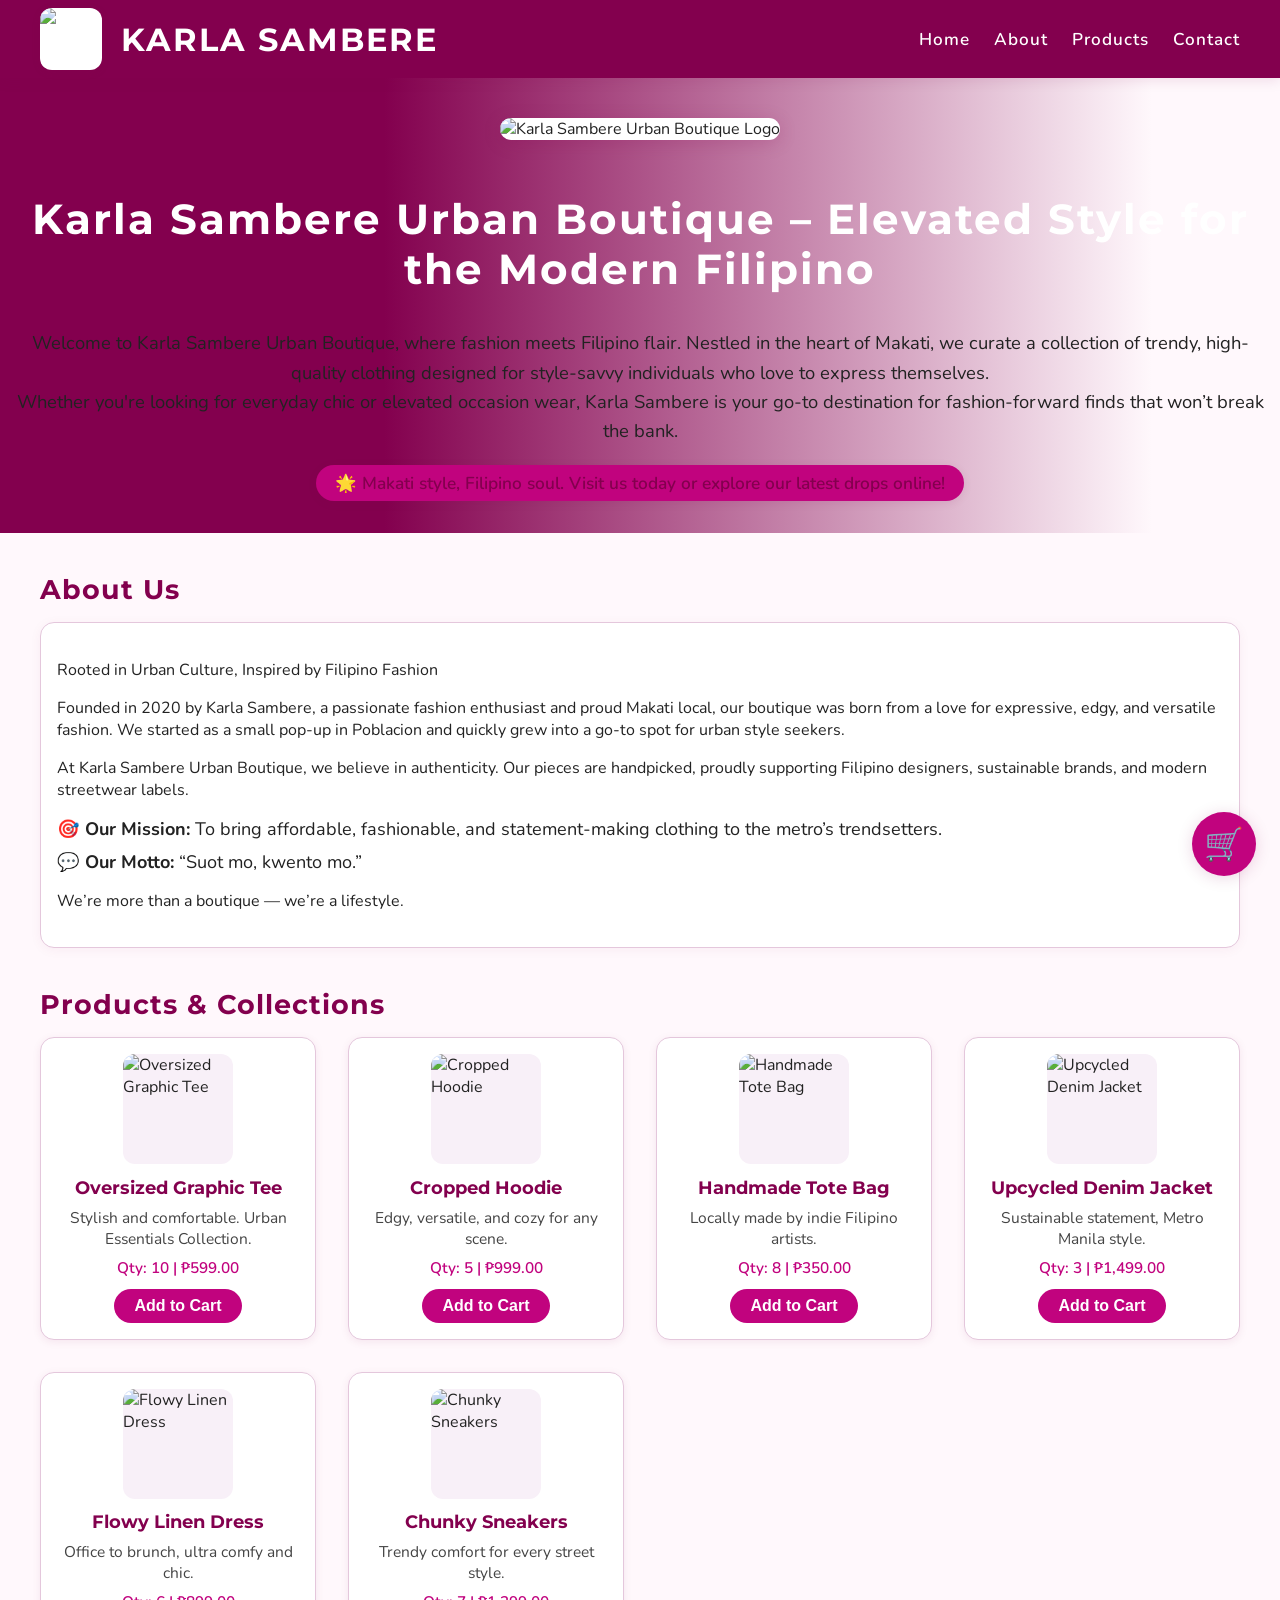
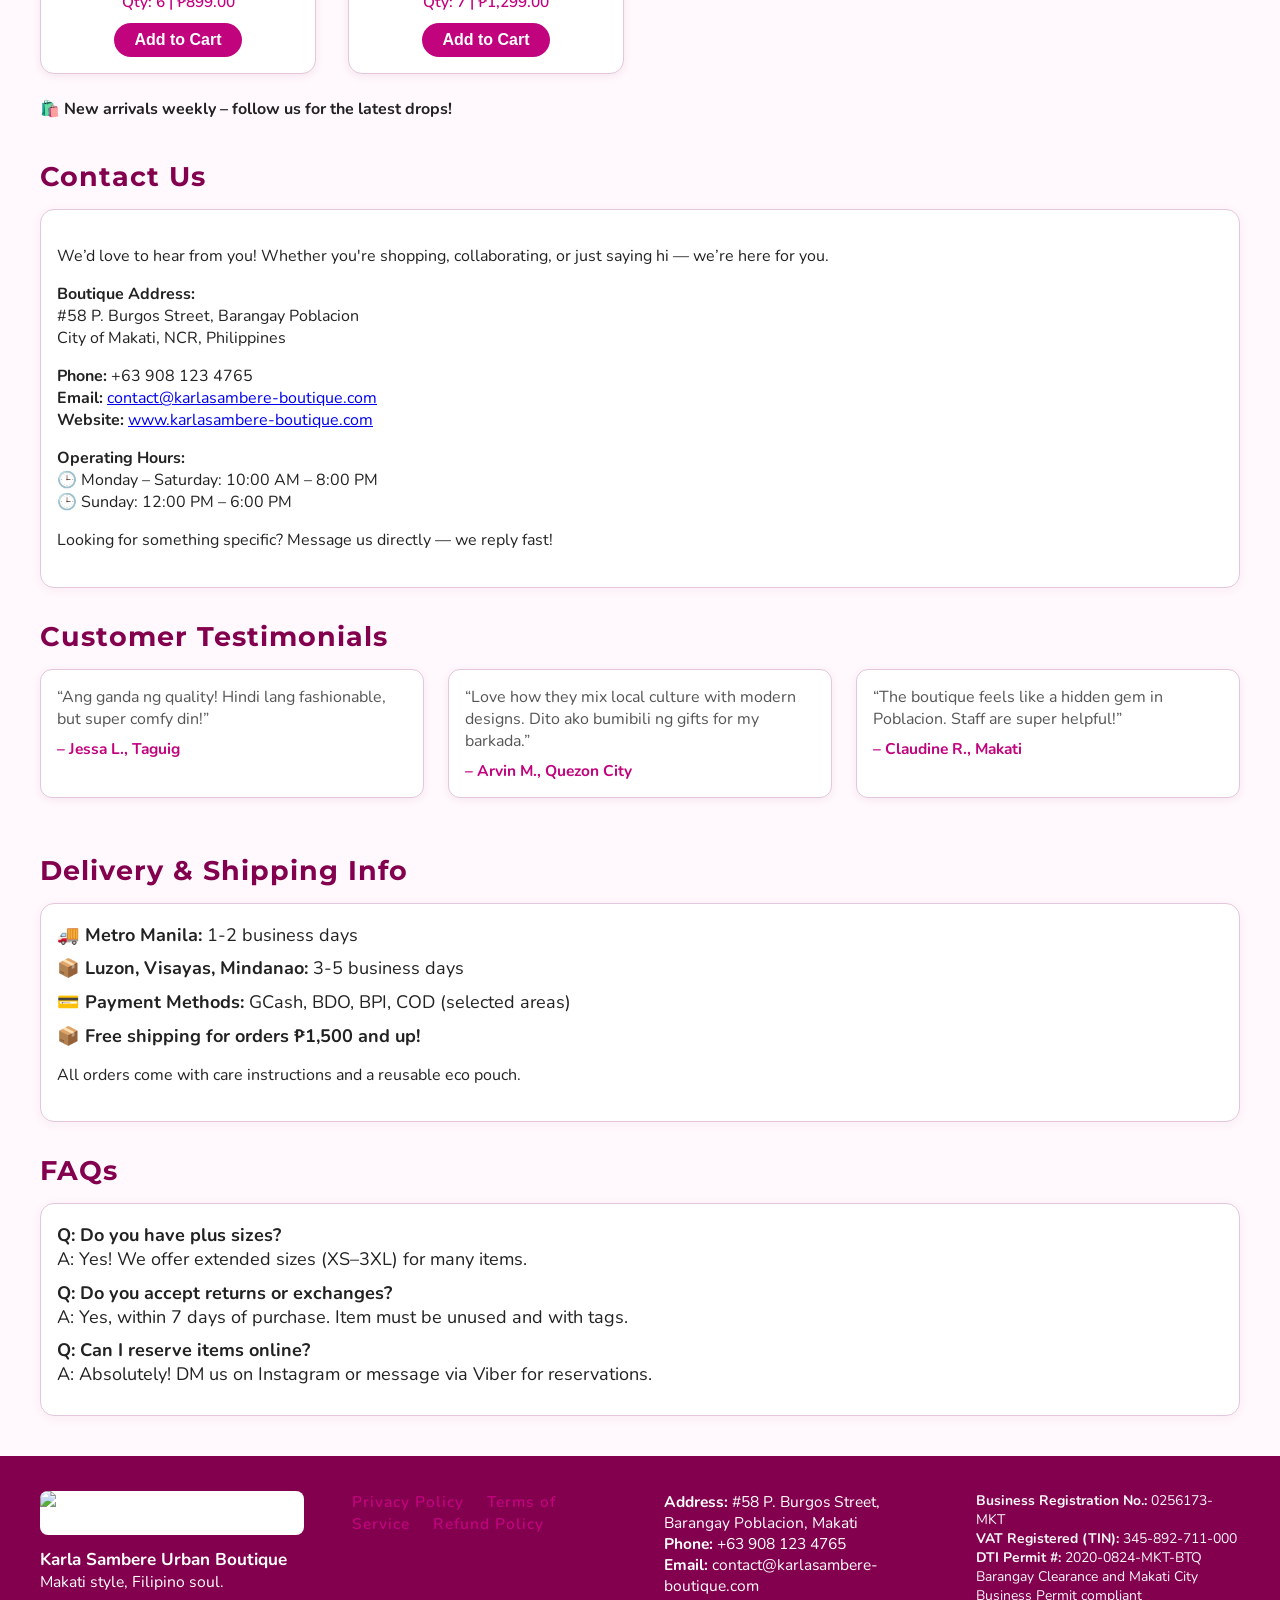
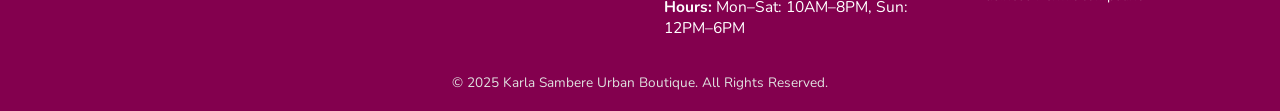
==== index.html @ b66c52d3 "index.html" ====
<!DOCTYPE html>
<html lang="en">
<head>
    <meta charset="UTF-8">
    <title>Karla Sambere Urban Boutique | Elevated Style for the Modern Filipino</title>
    <meta name="viewport" content="width=device-width, initial-scale=1.0">
    <meta name="description" content="Trendy Filipino fashion and urban streetwear. Shop Karla Sambere Urban Boutique online or visit us in Makati.">
    <link rel="icon" type="image/png" href="image/FAVICON.png">
    <link href="https://fonts.googleapis.com/css2?family=Montserrat:wght@700&family=Nunito:wght@400;700&display=swap" rel="stylesheet">
    <style>
        :root {
            --main-bg: #83004e;
            --accent: #c1037e;
            --white: #fff;
            --text-dark: #222;
            --text-light: #fff;
            --section-bg: #fff8fc;
            --card-bg: #fff;
            --border: #e4c7dc;
            --button: #c1037e;
            --button-hover: #83004e;
            --footer-bg: #83004e;
            --footer-accent: #fff;
        }
        html {
            scroll-behavior: smooth;
        }
        body {
            margin: 0;
            background: var(--section-bg);
            font-family: 'Nunito', 'Montserrat', Arial, sans-serif;
            color: var(--text-dark);
        }
        header {
            background: var(--main-bg);
            color: var(--text-light);
            box-shadow: 0 3px 12px rgba(131,0,78,0.11);
            position: sticky;
            top: 0;
            left: 0;
            width: 100%;
            z-index: 1000;
        }
        .navbar {
            max-width: 1200px;
            margin: 0 auto;
            padding: 0.5rem 1rem;
            display: flex;
            align-items: center;
            justify-content: space-between;
        }
        .navbar-logo {
            display: flex;
            align-items: center;
            gap: 1.2rem;
        }
        .logo-img {
            height: 62px;
            width: 62px;
            border-radius: 12px;
            background: #fff;
            object-fit: contain;
            box-shadow: 0 2px 8px rgba(131,0,78,0.12);
        }
        .navbar-brand {
            font-family: 'Montserrat', serif;
            font-size: 2rem;
            font-weight: 700;
            color: var(--footer-accent);
            letter-spacing: 2px;
        }
        nav {
            display: flex;
            gap: 1.5rem;
        }
        nav a {
            color: var(--footer-accent);
            text-decoration: none;
            font-weight: 600;
            font-size: 1.07rem;
            transition: color 0.22s;
            letter-spacing: 1px;
        }
        nav a:hover {
            color: var(--accent);
        }
        .cart-icon {
            background: var(--accent);
            color: var(--white);
            border: none;
            border-radius: 22px;
            padding: .6rem 1.2rem;
            font-size: 1rem;
            font-weight: 700;
            display: flex;
            align-items: center;
            cursor: pointer;
            transition: background 0.18s;
        }
        .cart-icon span {
            margin-left: 0.6rem;
            font-weight: 700;
        }
        .burger {
            display: none;
            background: none;
            border: none;
            outline: none;
            cursor: pointer;
            margin-left: 1.5rem;
            width: 46px;
            height: 46px;
            align-items: center;
            justify-content: center;
            z-index: 1100;
        }
        .burger span {
            display: block;
            width: 28px;
            height: 4px;
            background: var(--accent);
            margin: 6px 0;
            border-radius: 2px;
            transition: all 0.3s;
        }
        .burger.open span:nth-child(1) {
            transform: translateY(10px) rotate(45deg);
        }
        .burger.open span:nth-child(2) {
            opacity: 0;
        }
        .burger.open span:nth-child(3) {
            transform: translateY(-10px) rotate(-45deg);
        }
        @media (max-width: 900px) {
            .navbar, .section, .footer-container {
                max-width: 97vw;
            }
            .products-grid {
                grid-template-columns: repeat(auto-fit, minmax(170px, 1fr));
            }
            .testimonials {
                flex-direction: column;
            }
        }
        @media (max-width: 700px) {
            .navbar {
                flex-direction: row;
                align-items: center;
                gap: 0.8rem;
                position: relative;
            }
            nav {
                position: fixed;
                top: 0;
                right: -100vw;
                width: 70vw;
                height: 100vh;
                background: var(--main-bg);
                flex-direction: column;
                gap: 2rem;
                padding-top: 80px;
                z-index: 1001;
                box-shadow: -3px 0 16px rgba(131,0,78,0.09);
                transition: right 0.3s;
            }
            nav.open {
                right: 0;
            }
            .burger {
                display: flex;
            }
            .section {
                padding: 0 0.4rem;
            }
            .footer-container {
                flex-direction: column;
                gap: 1.5rem;
            }
        }
        @media (max-width: 480px) {
            .logo-img, .footer-logo {
                height: 38px;
                width: 38px;
            }
            .hero-title {
                font-size: 1.3rem;
            }
            h2 {
                font-size: 1.2rem;
            }
        }
        .hero {
            background: linear-gradient(90deg, var(--main-bg) 30%, var(--section-bg) 90%);
            display: flex;
            flex-direction: column;
            align-items: center;
            padding: 2.5rem 1rem 2rem 1rem;
            text-align: center;
        }
        .hero-logo {
            margin-bottom: 1.2rem;
        }
        .hero-title {
            font-size: 2.6rem;
            font-family: 'Montserrat', serif;
            font-weight: 700;
            letter-spacing: 2px;
            color: #fff;
            margin-bottom: 1rem;
        }
        .hero-desc {
            font-size: 1.15rem;
            color: var(--text-dark);
            margin-bottom: 1.2rem;
            line-height: 1.6;
        }
        .hero-highlight {
            font-size: 1.08rem;
            color: var(--main-bg);
            background: var(--accent);
            padding: 0.42rem 1.2rem;
            border-radius: 18px;
            font-weight: 600;
            display: inline-block;
            box-shadow: 0 2px 8px rgba(131,0,78,0.10);
        }
        .section {
            max-width: 1200px;
            margin: 2.5rem auto;
            padding: 0 1rem;
        }
        h2 {
            font-size: 1.7rem;
            color: var(--main-bg);
            font-weight: 700;
            margin-bottom: 1rem;
            font-family: 'Montserrat', serif;
            letter-spacing: 1px;
        }
        .about-content {
            background: var(--card-bg);
            border-radius: 14px;
            box-shadow: 0 2px 12px rgba(131,0,78,0.05);
            border: 1px solid var(--border);
            padding: 1.2rem 1rem;
            margin-bottom: 2rem;
        }
        .mission-list {
            list-style: none;
            padding: 0;
            margin: 0;
        }
        .mission-list li {
            margin-bottom: 0.6rem;
            font-size: 1.13rem;
        }
        .products-grid {
            display: grid;
            grid-template-columns: repeat(auto-fit, minmax(220px, 1fr));
            gap: 2rem;
        }
        .product-card {
            background: var(--card-bg);
            border-radius: 14px;
            box-shadow: 0 2px 8px rgba(131,0,78,0.08);
            padding: 1rem;
            display: flex;
            flex-direction: column;
            align-items: center;
            border: 1px solid var(--border);
            position: relative;
        }
        .product-card img {
            width: 110px;
            height: 110px;
            object-fit: cover;
            border-radius: 12px;
            margin-bottom: 0.7rem;
            background: #f8f0f8;
        }
        .product-title {
            font-size: 1.15rem;
            font-weight: 700;
            font-family: 'Montserrat', serif;
            margin-bottom: 0.5rem;
            text-align: center;
            color: var(--main-bg);
        }
        .product-desc {
            font-size: 0.97rem;
            margin-bottom: 0.5rem;
            color: #444;
            text-align: center;
        }
        .product-details {
            font-size: 0.96rem;
            margin-bottom: 0.7rem;
            color: var(--accent);
            font-weight: 600;
            text-align: center;
        }
        .add-cart-btn {
            background: var(--button);
            color: var(--white);
            border: none;
            border-radius: 22px;
            padding: 0.5rem 1.3rem;
            font-weight: 600;
            cursor: pointer;
            font-size: 1rem;
            transition: background 0.22s;
        }
        .add-cart-btn:hover {
            background: var(--button-hover);
            color: var(--footer-accent);
        }
        /* Floating cart button */
        .floating-cart-btn {
            position: fixed;
            right: 24px;
            bottom: 24px;
            z-index: 1200;
            background: var(--accent);
            color: #fff;
            border: none;
            border-radius: 50%;
            width: 64px;
            height: 64px;
            display: flex;
            align-items: center;
            justify-content: center;
            box-shadow: 0 2px 16px rgba(131,0,78,0.16);
            font-size: 2rem;
            cursor: pointer;
            transition: background 0.18s, box-shadow 0.18s;
        }
        .floating-cart-btn:hover, .floating-cart-btn:focus {
            background: var(--main-bg);
            box-shadow: 0 4px 24px rgba(131,0,78,0.18);
        }
        /* Cart modal */
        .cart-modal-bg {
            position: fixed;
            top: 0; left: 0;
            width: 100vw; height: 100vh;
            background: rgba(131,0,78,0.19);
            z-index: 1300;
            display: none;
        }
        .cart-modal-bg.active {
            display: block;
        }
        .cart-modal {
            position: fixed;
            right: 32px;
            bottom: 100px;
            background: var(--card-bg);
            border-radius: 18px;
            box-shadow: 0 4px 32px rgba(131,0,78,0.18);
            width: 320px;
            max-width: 90vw;
            padding: 2rem 1.2rem 1.3rem 1.2rem;
            z-index: 1400;
            display: none;
        }
        .cart-modal.active {
            display: block;
        }
        .cart-modal-title {
            font-weight: 700;
            font-size: 1.13rem;
            color: var(--main-bg);
            font-family: 'Montserrat', serif;
            margin-bottom: 1rem;
            text-align: left;
        }
        .cart-modal-list {
            list-style: none;
            padding: 0;
            margin: 0 0 1.2rem 0;
        }
        .cart-modal-list li {
            font-size: 0.97rem;
            color: #333;
            margin-bottom: 0.5rem;
        }
        .cart-modal-total {
            font-weight: 700;
            color: var(--accent);
            font-size: 1.07rem;
            margin-bottom: 1.1rem;
            text-align: left;
        }
        .cart-modal-close {
            position: absolute;
            top: 12px;
            right: 18px;
            background: none;
            border: none;
            font-size: 1.5rem;
            color: var(--accent);
            cursor: pointer;
        }
        .cart-modal-checkout-btn {
            background: var(--main-bg);
            color: var(--white);
            border: none;
            border-radius: 20px;
            padding: 0.6rem 1.6rem;
            font-weight: 600;
            font-size: 1.05rem;
            cursor: pointer;
            transition: background 0.19s;
            display: block;
            margin: 0 auto;
        }
        .cart-modal-checkout-btn:hover, .cart-modal-checkout-btn:focus {
            background: var(--accent);
            color: var(--main-bg);
        }
        @media (max-width: 480px) {
            .floating-cart-btn {
                width: 52px;
                height: 52px;
                font-size: 1.3rem;
                right: 14px;
                bottom: 14px;
            }
            .cart-modal {
                right: 10px;
                bottom: 70px;
                padding: 1.2rem 0.6rem 1rem 0.6rem;
            }
        }
        .testimonials {
            display: flex;
            gap: 1.5rem;
            flex-wrap: wrap;
        }
        .testimonial-card {
            background: var(--card-bg);
            border-radius: 12px;
            box-shadow: 0 2px 8px rgba(131,0,78,0.07);
            padding: 1rem;
            flex: 1 1 250px;
            min-width: 250px;
            margin-bottom: 1rem;
            border: 1px solid var(--border);
        }
        .testimonial-text {
            font-size: 1rem;
            color: #555;
            margin-bottom: 0.5rem;
        }
        .testimonial-author {
            font-weight: 700;
            color: var(--accent);
            font-size: 0.97rem;
        }
        footer {
            background: var(--footer-bg);
            color: var(--footer-accent);
            padding: 2.2rem 1rem 1.2rem 1rem;
            margin-top: 2rem;
        }
        .footer-container {
            max-width: 1200px;
            margin: 0 auto;
            display: flex;
            flex-wrap: wrap;
            justify-content: space-between;
            gap: 3rem;
        }
        .footer-brand, .footer-links, .footer-contact, .footer-info {
            flex: 1 1 180px;
            min-width: 180px;
            margin-bottom: 1.2rem;
        }
        .footer-logo {
            height: 38px;
            margin-bottom: 0.8rem;
            border-radius: 8px;
            background: #fff;
            object-fit: contain;
        }
        .footer-links a {
            color: var(--accent);
            text-decoration: none;
            margin-right: 1.2rem;
            font-weight: 600;
            font-size: 0.97rem;
            letter-spacing: 1px;
        }
        .footer-links a:hover {
            color: var(--footer-accent);
            text-decoration: underline;
        }
        .footer-contact {
            font-size: 0.97rem;
        }
        .footer-info {
            font-size: 0.87rem;
            color: #f8f8f8;
        }
    </style>
    <script>
        document.addEventListener('DOMContentLoaded', function () {
            // Burger menu logic
            const burger = document.getElementById('burger');
            const nav = document.getElementById('mainnav');
            burger.addEventListener('click', function () {
                burger.classList.toggle('open');
                nav.classList.toggle('open');
            });

            // Floating cart button and modal logic
            const floatingCartBtn = document.getElementById('floating-cart-btn');
            const cartModalBg = document.getElementById('cart-modal-bg');
            const cartModal = document.getElementById('cart-modal');
            const cartModalClose = document.getElementById('cart-modal-close');
            const cartModalList = document.getElementById('cart-modal-list');
            const cartModalTotal = document.getElementById('cart-modal-total');
            const cartModalCheckoutBtn = document.getElementById('cart-modal-checkout-btn');
            let cart = [];

            // Add to cart logic
            const addCartBtns = document.querySelectorAll('.add-cart-btn');
            addCartBtns.forEach(btn => {
                btn.addEventListener('click', function () {
                    const card = btn.closest('.product-card');
                    const title = card.querySelector('.product-title').textContent;
                    const price = parseFloat(card.querySelector('.product-details .price').textContent.replace(/[₱$]/, '').replace(/,/g, ''));
                    let found = cart.find(i => i.title === title);
                    if (found) {
                        found.qty += 1;
                    } else {
                        cart.push({ title, price, qty: 1 });
                    }
                    updateCartModal();
                });
            });

            // Update cart modal content
            function updateCartModal() {
                cartModalList.innerHTML = '';
                let total = 0;
                cart.forEach(item => {
                    const li = document.createElement('li');
                    li.textContent = `${item.title} ×${item.qty} — ₱${item.price.toFixed(2)}`;
                    cartModalList.appendChild(li);
                    total += item.price * item.qty;
                });
                cartModalTotal.textContent = 'Total: ₱' + total.toFixed(2);
            }

            floatingCartBtn.addEventListener('click', function () {
                cartModalBg.classList.add('active');
                cartModal.classList.add('active');
                updateCartModal();
            });

            cartModalClose.addEventListener('click', function () {
                cartModalBg.classList.remove('active');
                cartModal.classList.remove('active');
            });

            cartModalBg.addEventListener('click', function (e) {
                if (e.target === cartModalBg) {
                    cartModalBg.classList.remove('active');
                    cartModal.classList.remove('active');
                }
            });

            cartModalCheckoutBtn.addEventListener('click', function () {
                window.location.href = "order-summary.html";
            });

            updateCartModal();
        });
    </script>
</head>
<body>
    <header>
        <div class="navbar">
            <div class="navbar-logo">
                <img src="image/LOGO.png" alt="Karla Sambere Urban Boutique Logo" class="logo-img">
                <span class="navbar-brand">KARLA SAMBERE</span>
            </div>
            <nav id="mainnav">
                <a href="#home">Home</a>
                <a href="#about">About</a>
                <a href="#products">Products</a>
                <a href="#contact">Contact</a>
            </nav>
            <button class="cart-icon" aria-label="Cart" style="display:none;">
                <span>🛒</span>
            </button>
            <button class="burger" id="burger" aria-label="Menu">
                <span></span>
                <span></span>
                <span></span>
            </button>
        </div>
    </header>
    <section class="hero" id="home">
        <div class="hero-logo">
            <img src="image/LOGO.png" alt="Karla Sambere Urban Boutique Logo" style="height:130px;width:130px;border-radius:22px;background:#fff;box-shadow:0 3px 18px rgba(131,0,78,0.18);">
        </div>
        <h1 class="hero-title">Karla Sambere Urban Boutique – Elevated Style for the Modern Filipino</h1>
        <p class="hero-desc">
            Welcome to Karla Sambere Urban Boutique, where fashion meets Filipino flair. Nestled in the heart of Makati, we curate a collection of trendy, high-quality clothing designed for style-savvy individuals who love to express themselves.<br>
            Whether you're looking for everyday chic or elevated occasion wear, Karla Sambere is your go-to destination for fashion-forward finds that won’t break the bank.
        </p>
        <span class="hero-highlight">🌟 Makati style, Filipino soul. Visit us today or explore our latest drops online!</span>
    </section>
    <section class="section" id="about">
        <h2>About Us</h2>
        <div class="about-content">
            <p>Rooted in Urban Culture, Inspired by Filipino Fashion</p>
            <p>Founded in 2020 by Karla Sambere, a passionate fashion enthusiast and proud Makati local, our boutique was born from a love for expressive, edgy, and versatile fashion. We started as a small pop-up in Poblacion and quickly grew into a go-to spot for urban style seekers.</p>
            <p>At Karla Sambere Urban Boutique, we believe in authenticity. Our pieces are handpicked, proudly supporting Filipino designers, sustainable brands, and modern streetwear labels.</p>
            <ul class="mission-list">
                <li>🎯 <b>Our Mission:</b> To bring affordable, fashionable, and statement-making clothing to the metro’s trendsetters.</li>
                <li>💬 <b>Our Motto:</b> “Suot mo, kwento mo.”</li>
            </ul>
            <p>We’re more than a boutique — we’re a lifestyle.</p>
        </div>
    </section>
    <section class="section" id="products">
        <h2>Products & Collections</h2>
        <div class="products-grid">
            <div class="product-card">
                <img src="image/product1-placeholder.png" alt="Oversized Graphic Tee">
                <div class="product-title">Oversized Graphic Tee</div>
                <div class="product-desc">Stylish and comfortable. Urban Essentials Collection.</div>
                <div class="product-details">
                    <span class="qty">Qty: 10</span> | 
                    <span class="price">₱599.00</span>
                </div>
                <button class="add-cart-btn">Add to Cart</button>
            </div>
            <div class="product-card">
                <img src="image/product2-placeholder.png" alt="Cropped Hoodie">
                <div class="product-title">Cropped Hoodie</div>
                <div class="product-desc">Edgy, versatile, and cozy for any scene.</div>
                <div class="product-details">
                    <span class="qty">Qty: 5</span> | 
                    <span class="price">₱999.00</span>
                </div>
                <button class="add-cart-btn">Add to Cart</button>
            </div>
            <div class="product-card">
                <img src="image/product3-placeholder.png" alt="Handmade Tote Bag">
                <div class="product-title">Handmade Tote Bag</div>
                <div class="product-desc">Locally made by indie Filipino artists.</div>
                <div class="product-details">
                    <span class="qty">Qty: 8</span> | 
                    <span class="price">₱350.00</span>
                </div>
                <button class="add-cart-btn">Add to Cart</button>
            </div>
            <div class="product-card">
                <img src="image/product4-placeholder.png" alt="Upcycled Denim Jacket">
                <div class="product-title">Upcycled Denim Jacket</div>
                <div class="product-desc">Sustainable statement, Metro Manila style.</div>
                <div class="product-details">
                    <span class="qty">Qty: 3</span> | 
                    <span class="price">₱1,499.00</span>
                </div>
                <button class="add-cart-btn">Add to Cart</button>
            </div>
            <div class="product-card">
                <img src="image/product5-placeholder.png" alt="Flowy Linen Dress">
                <div class="product-title">Flowy Linen Dress</div>
                <div class="product-desc">Office to brunch, ultra comfy and chic.</div>
                <div class="product-details">
                    <span class="qty">Qty: 6</span> | 
                    <span class="price">₱899.00</span>
                </div>
                <button class="add-cart-btn">Add to Cart</button>
            </div>
            <div class="product-card">
                <img src="image/product6-placeholder.png" alt="Chunky Sneakers">
                <div class="product-title">Chunky Sneakers</div>
                <div class="product-desc">Trendy comfort for every street style.</div>
                <div class="product-details">
                    <span class="qty">Qty: 7</span> | 
                    <span class="price">₱1,299.00</span>
                </div>
                <button class="add-cart-btn">Add to Cart</button>
            </div>
        </div>
        <p style="margin-top:1.5rem;">🛍️ <b>New arrivals weekly – follow us for the latest drops!</b></p>
    </section>
    <!-- Floating Cart Button -->
    <button class="floating-cart-btn" id="floating-cart-btn" aria-label="View Cart">
        🛒
    </button>
    <!-- Cart Modal -->
    <div class="cart-modal-bg" id="cart-modal-bg"></div>
    <div class="cart-modal" id="cart-modal">
        <button class="cart-modal-close" id="cart-modal-close" aria-label="Close">&times;</button>
        <div class="cart-modal-title">Cart</div>
        <ul class="cart-modal-list" id="cart-modal-list"></ul>
        <div class="cart-modal-total" id="cart-modal-total">Total: ₱0.00</div>
        <button class="cart-modal-checkout-btn" id="cart-modal-checkout-btn">Checkout</button>
    </div>
    <section class="section" id="contact">
        <h2>Contact Us</h2>
        <div class="about-content">
            <p>We’d love to hear from you! Whether you're shopping, collaborating, or just saying hi — we’re here for you.</p>
            <p><b>Boutique Address:</b><br>
                #58 P. Burgos Street, Barangay Poblacion<br>
                City of Makati, NCR, Philippines</p>
            <p><b>Phone:</b> +63 908 123 4765<br>
                <b>Email:</b> <a href="mailto:contact@karlasambere-boutique.com">contact@karlasambere-boutique.com</a><br>
                <b>Website:</b> <a href="https://www.karlasambere-boutique.com" target="_blank">www.karlasambere-boutique.com</a></p>
            <p><b>Operating Hours:</b><br>
                🕒 Monday – Saturday: 10:00 AM – 8:00 PM<br>
                🕒 Sunday: 12:00 PM – 6:00 PM</p>
            <p>Looking for something specific? Message us directly — we reply fast!</p>
        </div>
        <h2>Customer Testimonials</h2>
        <div class="testimonials">
            <div class="testimonial-card">
                <div class="testimonial-text">“Ang ganda ng quality! Hindi lang fashionable, but super comfy din!”</div>
                <div class="testimonial-author">– Jessa L., Taguig</div>
            </div>
            <div class="testimonial-card">
                <div class="testimonial-text">“Love how they mix local culture with modern designs. Dito ako bumibili ng gifts for my barkada.”</div>
                <div class="testimonial-author">– Arvin M., Quezon City</div>
            </div>
            <div class="testimonial-card">
                <div class="testimonial-text">“The boutique feels like a hidden gem in Poblacion. Staff are super helpful!”</div>
                <div class="testimonial-author">– Claudine R., Makati</div>
            </div>
        </div>
    </section>
    <section class="section" id="shipping">
        <h2>Delivery & Shipping Info</h2>
        <div class="about-content">
            <ul class="mission-list">
                <li>🚚 <b>Metro Manila:</b> 1-2 business days</li>
                <li>📦 <b>Luzon, Visayas, Mindanao:</b> 3-5 business days</li>
                <li>💳 <b>Payment Methods:</b> GCash, BDO, BPI, COD (selected areas)</li>
                <li>📦 <b>Free shipping for orders ₱1,500 and up!</b></li>
            </ul>
            <p>All orders come with care instructions and a reusable eco pouch.</p>
        </div>
        <h2>FAQs</h2>
        <div class="about-content">
            <ul class="mission-list">
                <li><b>Q: Do you have plus sizes?</b><br>
                    A: Yes! We offer extended sizes (XS–3XL) for many items.</li>
                <li><b>Q: Do you accept returns or exchanges?</b><br>
                    A: Yes, within 7 days of purchase. Item must be unused and with tags.</li>
                <li><b>Q: Can I reserve items online?</b><br>
                    A: Absolutely! DM us on Instagram or message via Viber for reservations.</li>
            </ul>
        </div>
    </section>
    <footer>
        <div class="footer-container">
            <div class="footer-brand">
                <img src="image/LOGO.png" alt="Karla Sambere Urban Boutique Logo" class="footer-logo">
                <div style="font-weight:700; font-size:1.07rem;">Karla Sambere Urban Boutique</div>
                <div style="font-size:0.98rem;">Makati style, Filipino soul.</div>
            </div>
            <div class="footer-links">
                <a href="privacy-policy.html">Privacy Policy</a>
                <a href="terms.html">Terms of Service</a>
                <a href="refund-policy.html">Refund Policy</a>
            </div>
            <div class="footer-contact">
                <b>Address:</b> #58 P. Burgos Street, Barangay Poblacion, Makati<br>
                <b>Phone:</b> +63 908 123 4765<br>
                <b>Email:</b> contact@karlasambere-boutique.com<br>
                <b>Hours:</b> Mon–Sat: 10AM–8PM, Sun: 12PM–6PM
            </div>
            <div class="footer-info">
                <div><b>Business Registration No.:</b> 0256173-MKT</div>
                <div><b>VAT Registered (TIN):</b> 345-892-711-000</div>
                <div><b>DTI Permit #:</b> 2020-0824-MKT-BTQ</div>
                <div>Barangay Clearance and Makati City Business Permit compliant</div>
            </div>
        </div>
        <div style="text-align:center; font-size:0.85rem; margin-top:1rem; color:#e0e0e0;">
            &copy; 2025 Karla Sambere Urban Boutique. All Rights Reserved.
        </div>
    </footer>
</body>
</html>
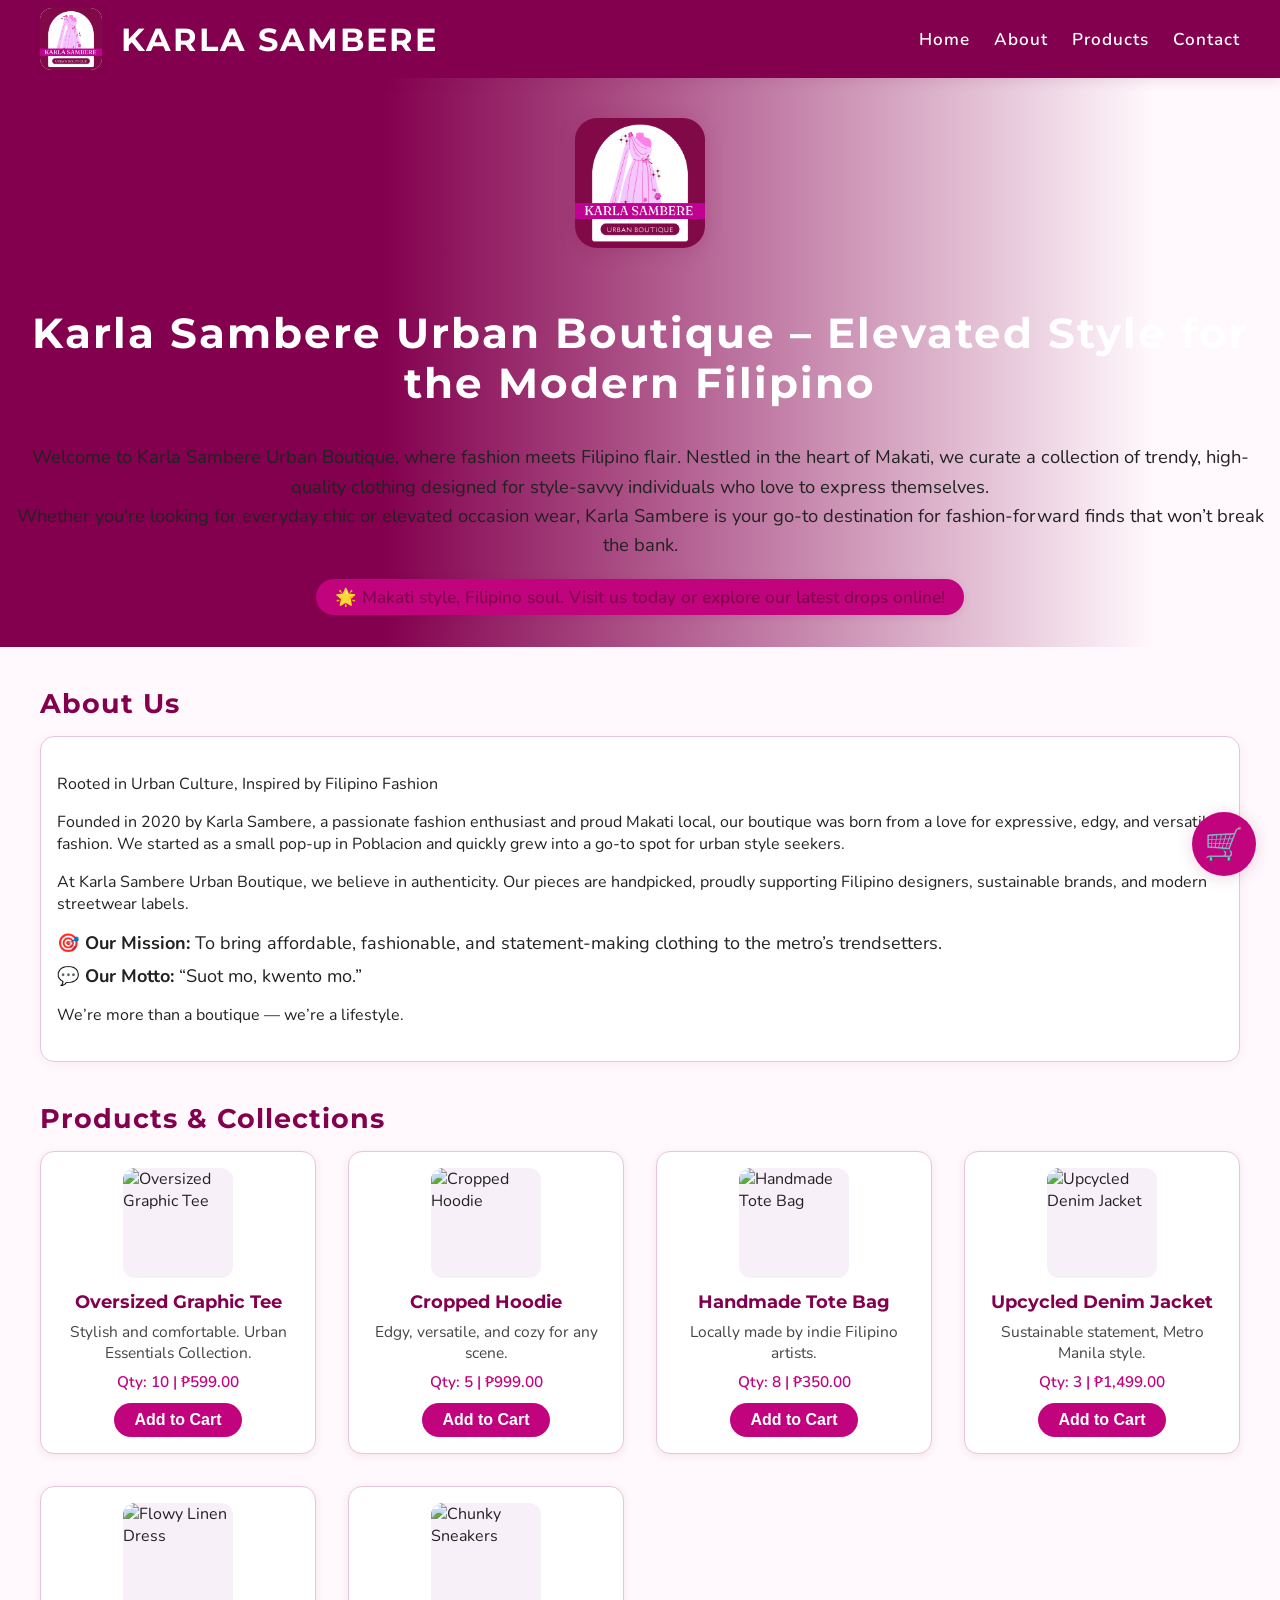
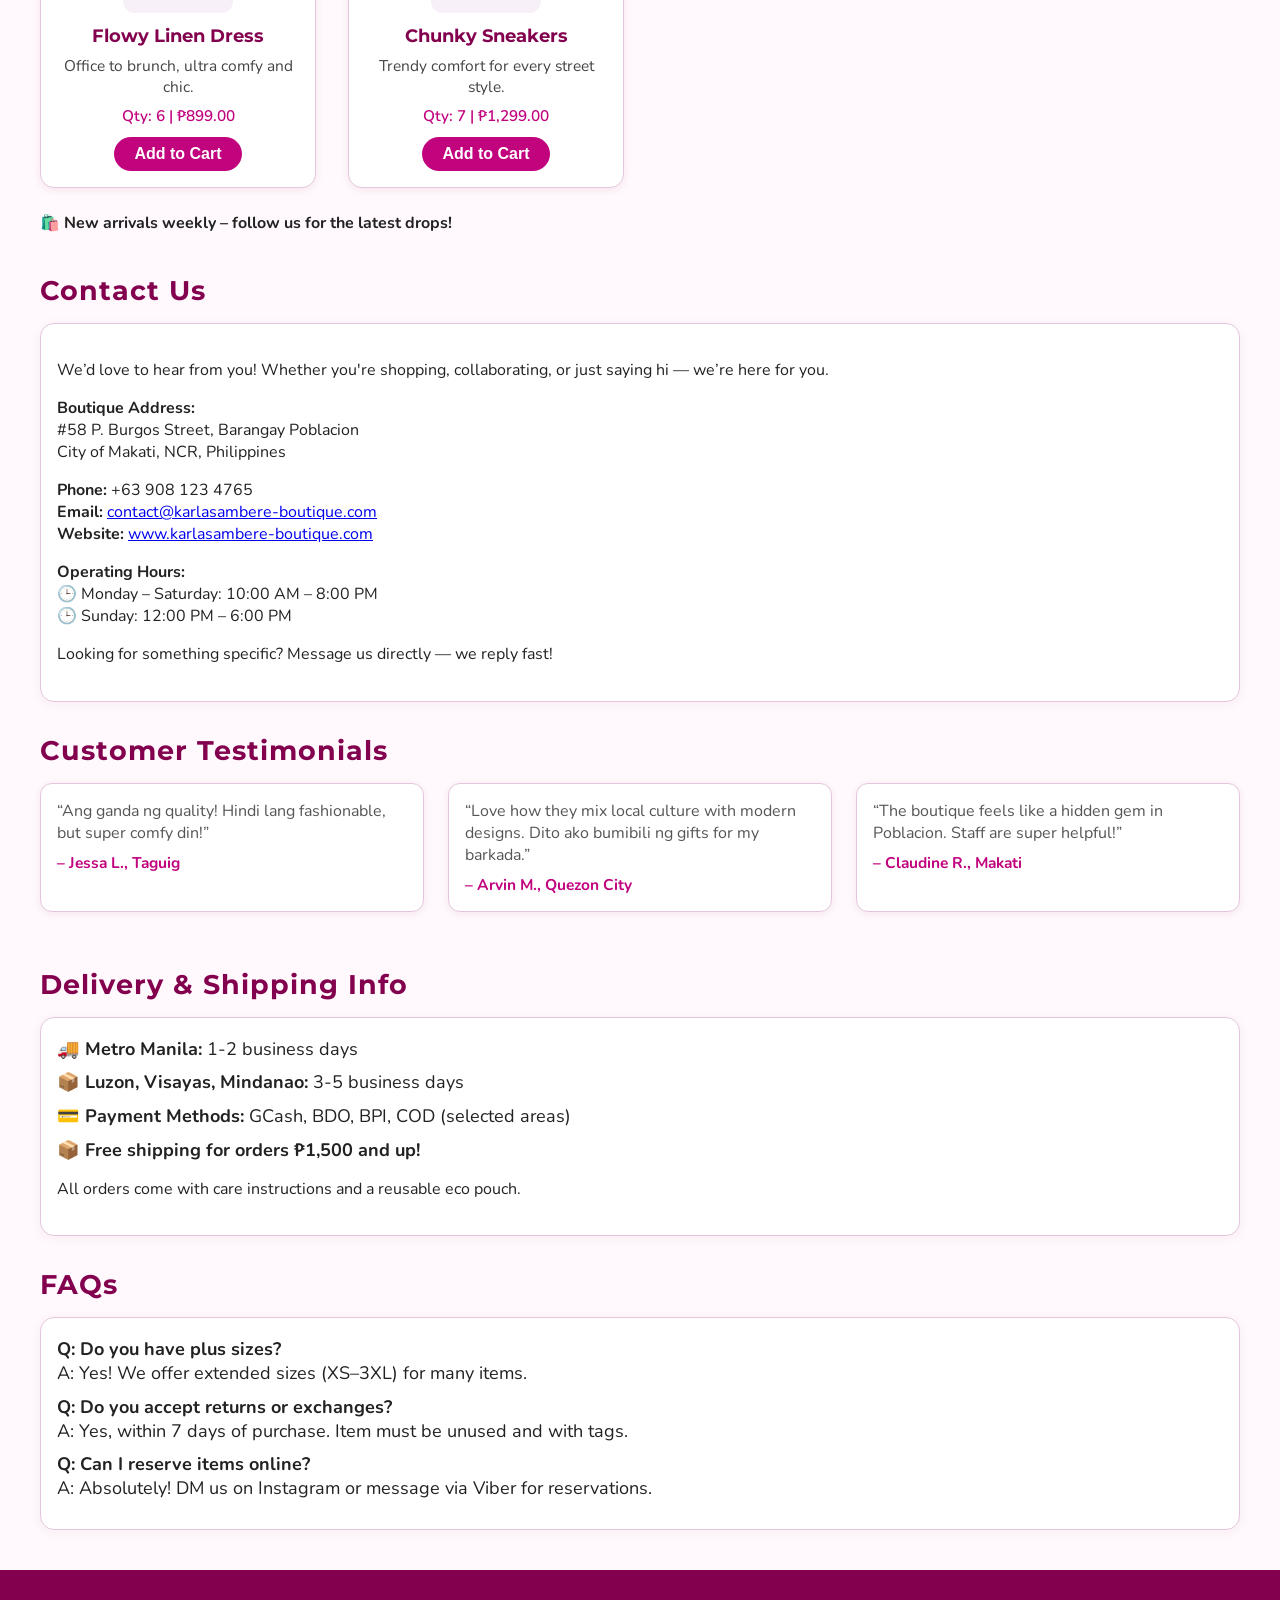
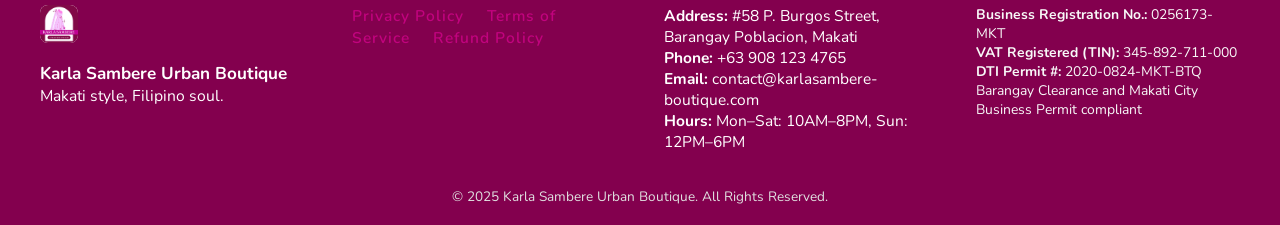
==== commit d48de871: "Update index.html" ====
--- a/index.html
+++ b/index.html
@@ -5,7 +5,7 @@
     <title>Karla Sambere Urban Boutique | Elevated Style for the Modern Filipino</title>
     <meta name="viewport" content="width=device-width, initial-scale=1.0">
     <meta name="description" content="Trendy Filipino fashion and urban streetwear. Shop Karla Sambere Urban Boutique online or visit us in Makati.">
-    <link rel="icon" type="image/png" href="image/FAVICON.png">
+    <link rel="icon" type="image/png" href="image/LOGO.png">
     <link href="https://fonts.googleapis.com/css2?family=Montserrat:wght@700&family=Nunito:wght@400;700&display=swap" rel="stylesheet">
     <style>
         :root {
@@ -631,7 +631,7 @@
         <h2>Products & Collections</h2>
         <div class="products-grid">
             <div class="product-card">
-                <img src="image/product1-placeholder.png" alt="Oversized Graphic Tee">
+                <img src="image/Pictures1.png" alt="Oversized Graphic Tee">
                 <div class="product-title">Oversized Graphic Tee</div>
                 <div class="product-desc">Stylish and comfortable. Urban Essentials Collection.</div>
                 <div class="product-details">
@@ -641,7 +641,7 @@
                 <button class="add-cart-btn">Add to Cart</button>
             </div>
             <div class="product-card">
-                <img src="image/product2-placeholder.png" alt="Cropped Hoodie">
+                <img src="image/Pictures2.png" alt="Cropped Hoodie">
                 <div class="product-title">Cropped Hoodie</div>
                 <div class="product-desc">Edgy, versatile, and cozy for any scene.</div>
                 <div class="product-details">
@@ -651,7 +651,7 @@
                 <button class="add-cart-btn">Add to Cart</button>
             </div>
             <div class="product-card">
-                <img src="image/product3-placeholder.png" alt="Handmade Tote Bag">
+                <img src="image/Pictures3.png" alt="Handmade Tote Bag">
                 <div class="product-title">Handmade Tote Bag</div>
                 <div class="product-desc">Locally made by indie Filipino artists.</div>
                 <div class="product-details">
@@ -661,7 +661,7 @@
                 <button class="add-cart-btn">Add to Cart</button>
             </div>
             <div class="product-card">
-                <img src="image/product4-placeholder.png" alt="Upcycled Denim Jacket">
+                <img src="image/Pictures4.png" alt="Upcycled Denim Jacket">
                 <div class="product-title">Upcycled Denim Jacket</div>
                 <div class="product-desc">Sustainable statement, Metro Manila style.</div>
                 <div class="product-details">
@@ -671,7 +671,7 @@
                 <button class="add-cart-btn">Add to Cart</button>
             </div>
             <div class="product-card">
-                <img src="image/product5-placeholder.png" alt="Flowy Linen Dress">
+                <img src="image/Pictures5.png" alt="Flowy Linen Dress">
                 <div class="product-title">Flowy Linen Dress</div>
                 <div class="product-desc">Office to brunch, ultra comfy and chic.</div>
                 <div class="product-details">
@@ -681,7 +681,7 @@
                 <button class="add-cart-btn">Add to Cart</button>
             </div>
             <div class="product-card">
-                <img src="image/product6-placeholder.png" alt="Chunky Sneakers">
+                <img src="image/Pictures6.png" alt="Chunky Sneakers">
                 <div class="product-title">Chunky Sneakers</div>
                 <div class="product-desc">Trendy comfort for every street style.</div>
                 <div class="product-details">
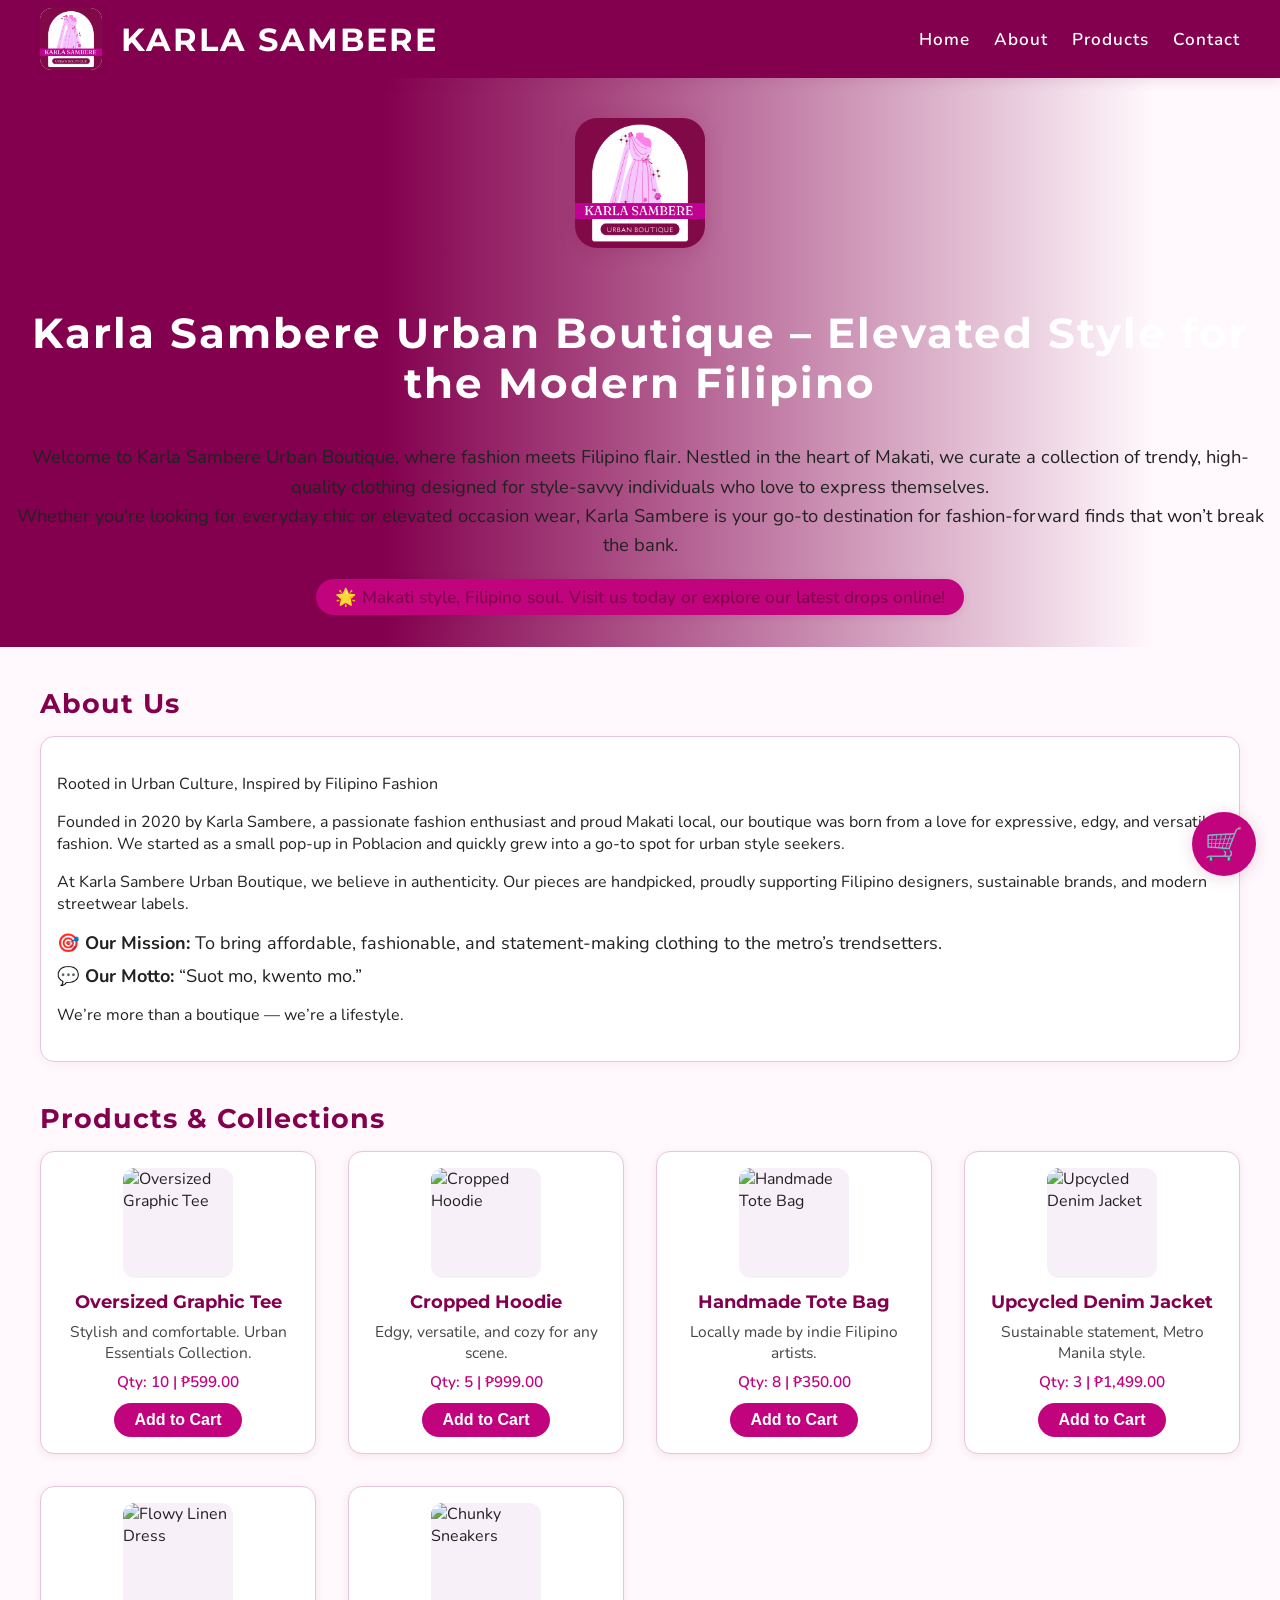
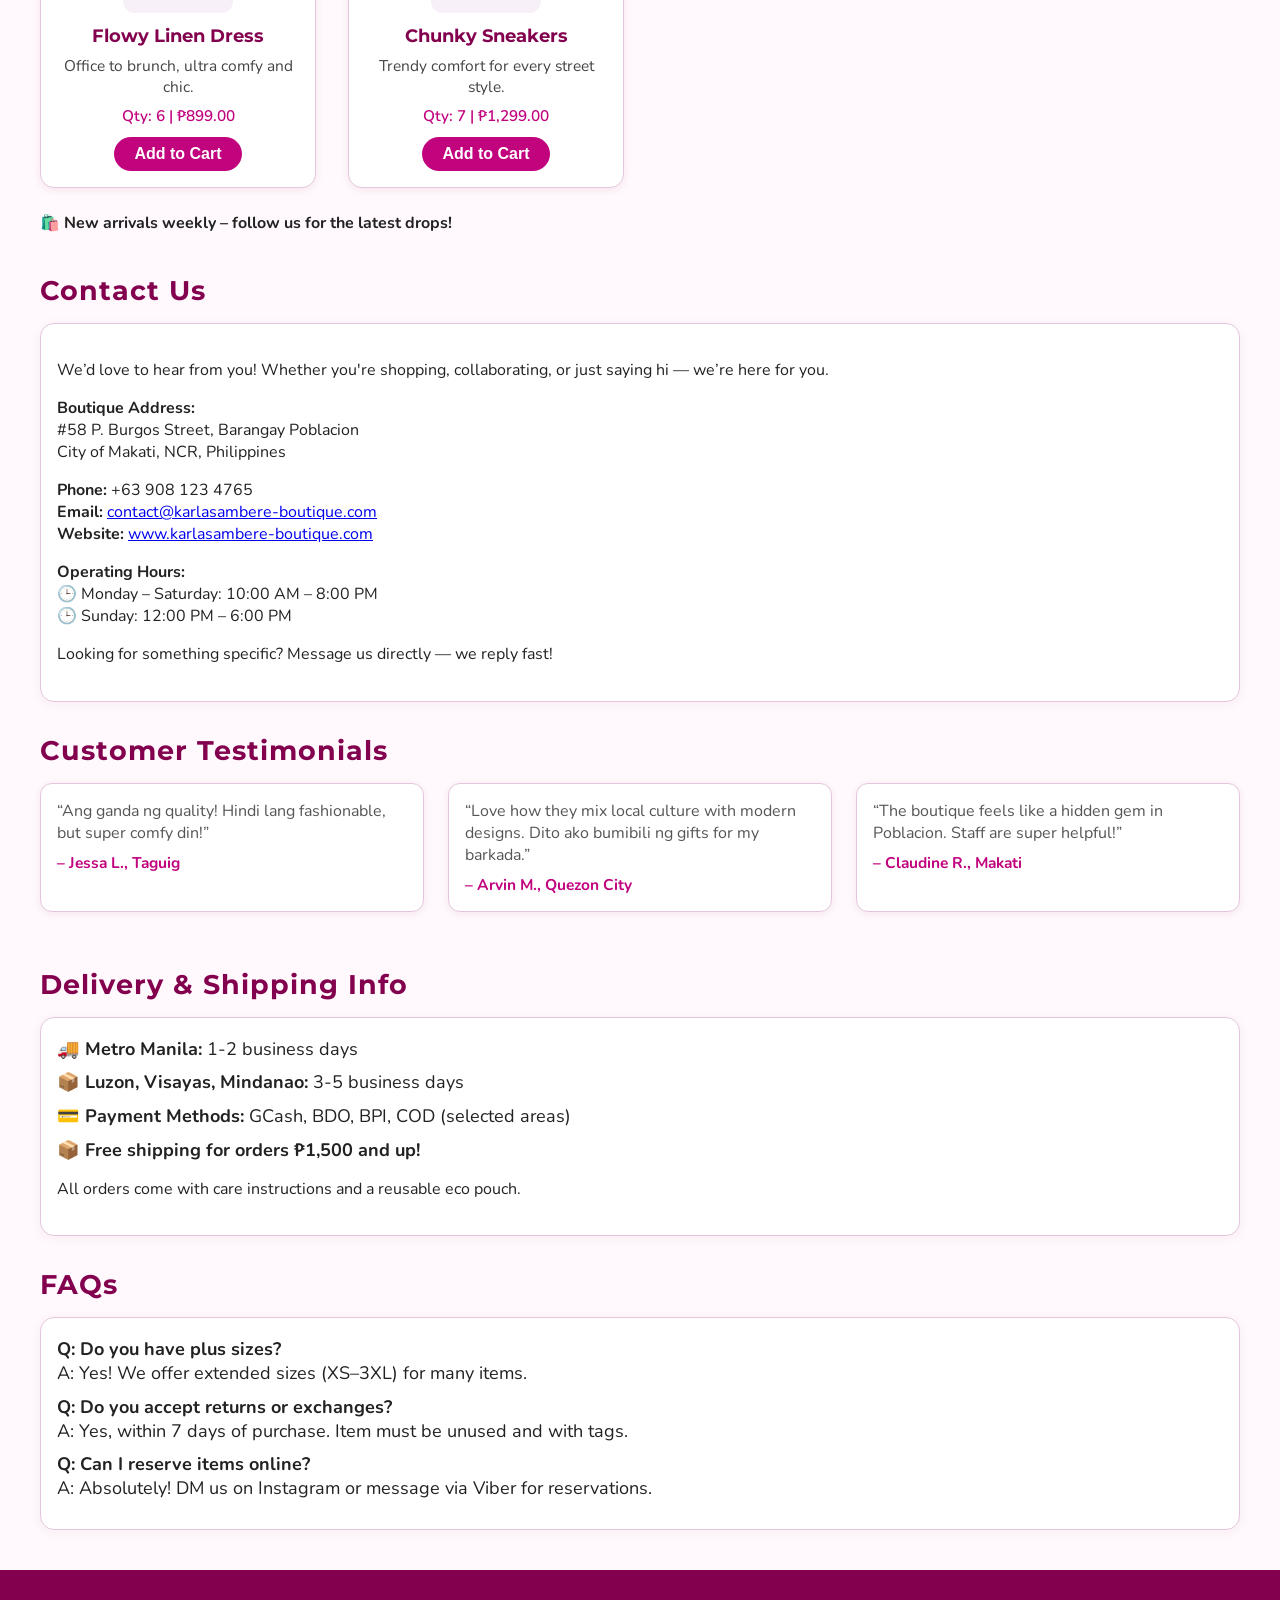
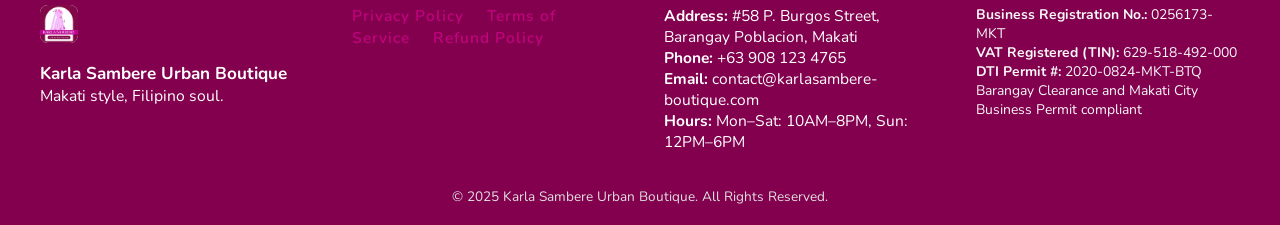
==== commit fe4da7d2: "Update index.html" ====
--- a/index.html
+++ b/index.html
@@ -780,7 +780,7 @@
             </div>
             <div class="footer-info">
                 <div><b>Business Registration No.:</b> 0256173-MKT</div>
-                <div><b>VAT Registered (TIN):</b> 345-892-711-000</div>
+                <div><b>VAT Registered (TIN):</b> 629-518-492-000</div>
                 <div><b>DTI Permit #:</b> 2020-0824-MKT-BTQ</div>
                 <div>Barangay Clearance and Makati City Business Permit compliant</div>
             </div>
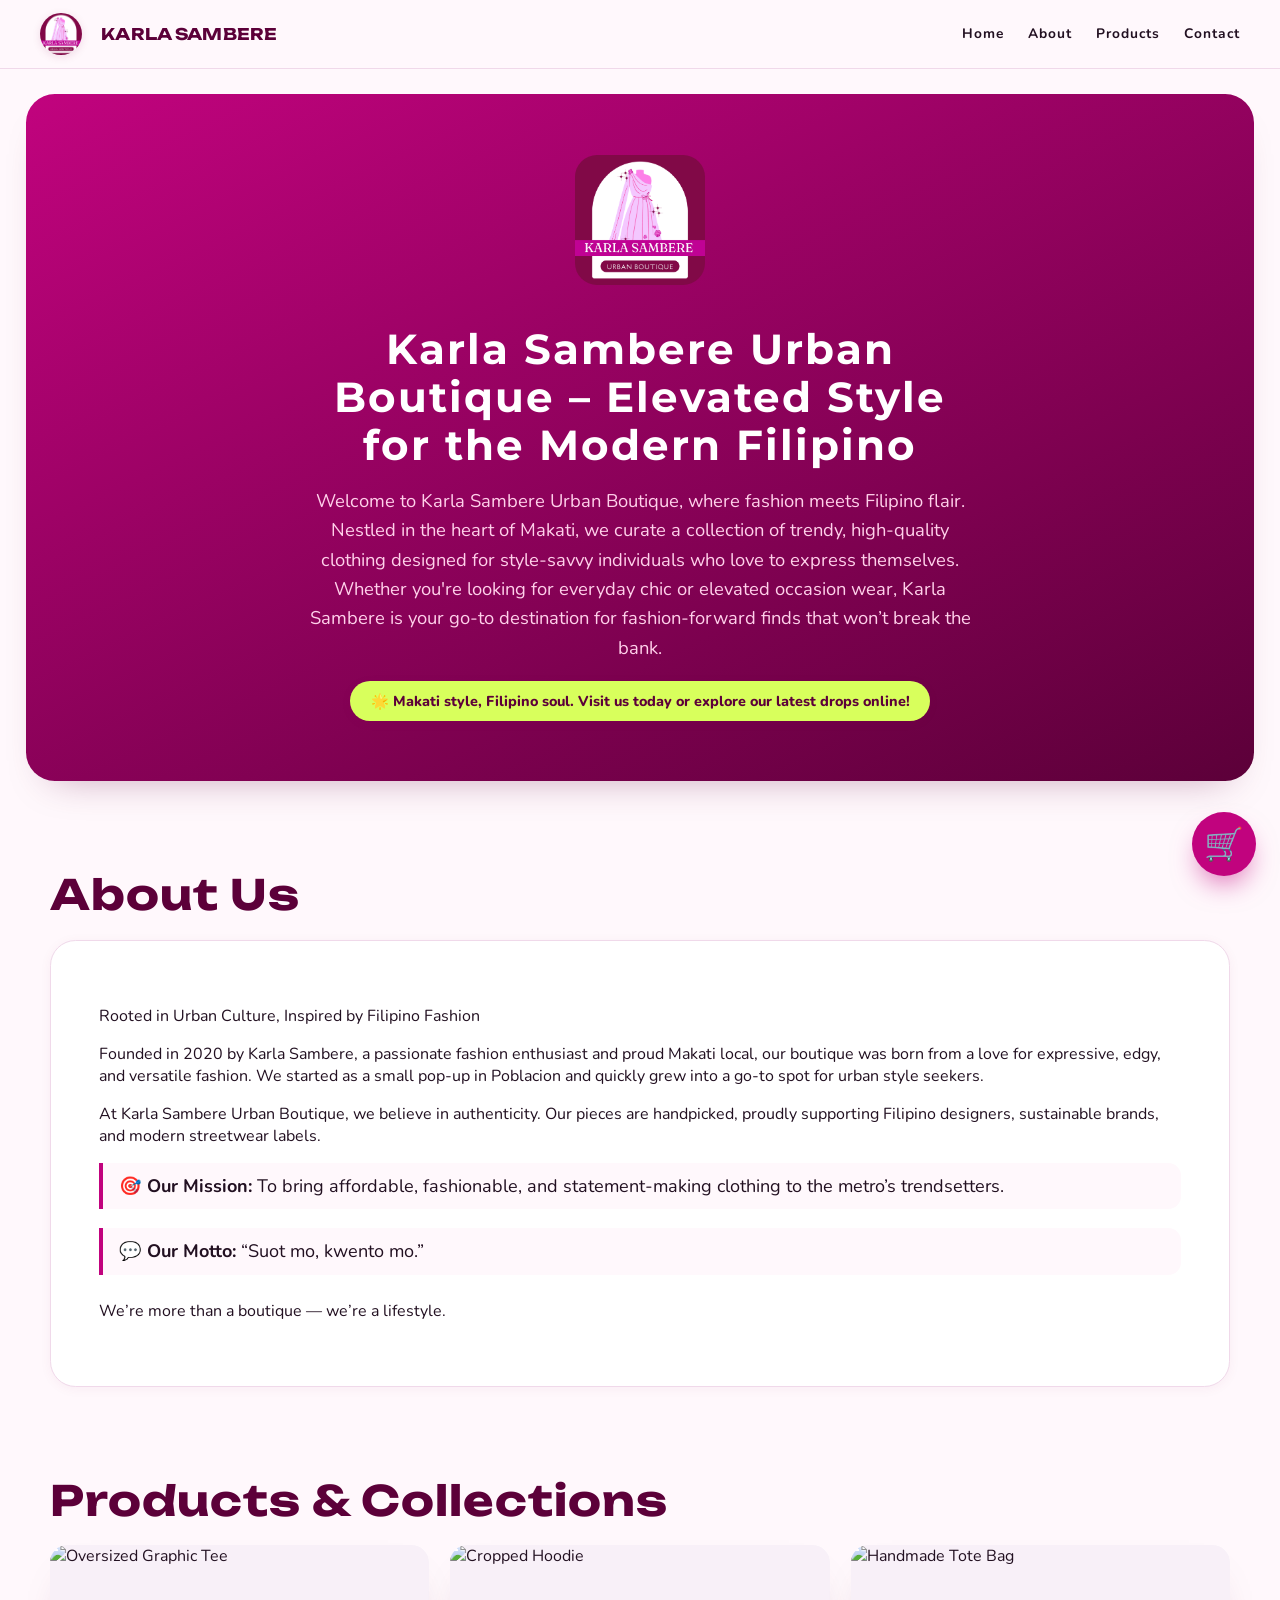
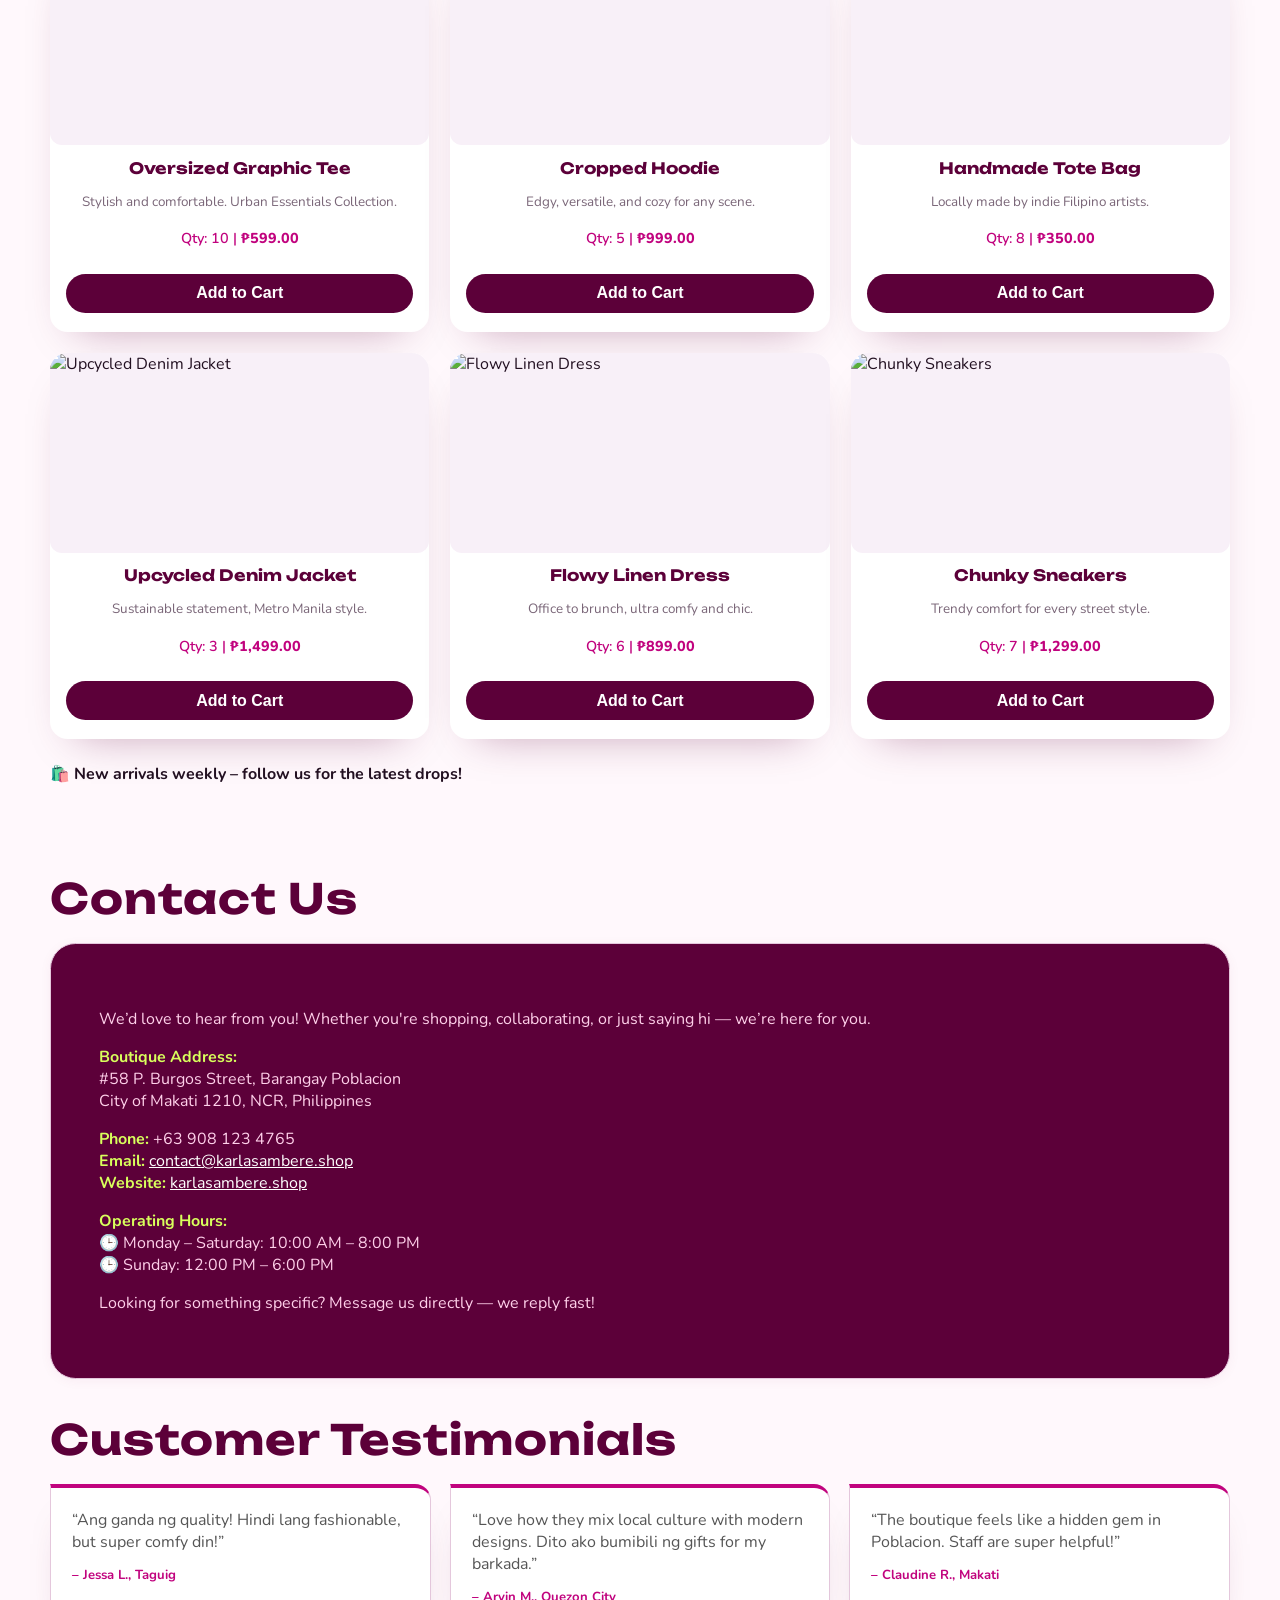
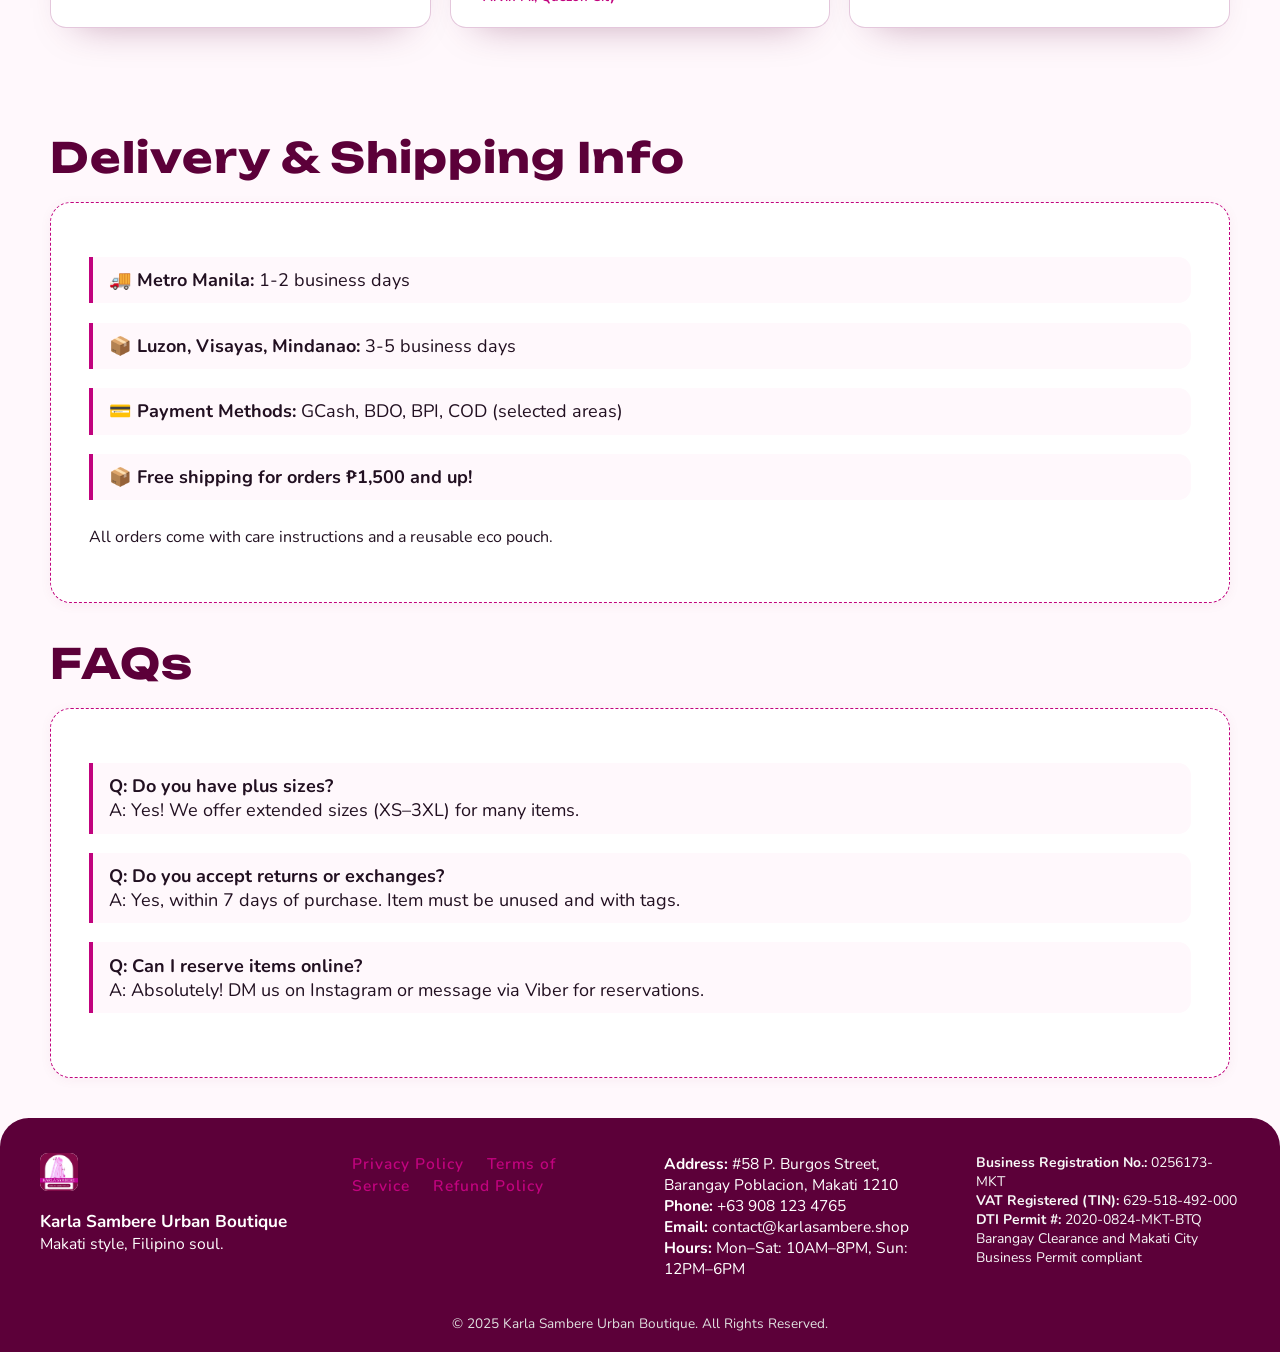
==== commit e4953719: "Update site content and fix business registration data Co-Authored-By: Claude Sonnet 5 <noreply@anth" ====
--- a/index.html
+++ b/index.html
@@ -7,6 +7,9 @@
     <meta name="description" content="Trendy Filipino fashion and urban streetwear. Shop Karla Sambere Urban Boutique online or visit us in Makati.">
     <link rel="icon" type="image/png" href="image/LOGO.png">
     <link href="https://fonts.googleapis.com/css2?family=Montserrat:wght@700&family=Nunito:wght@400;700&display=swap" rel="stylesheet">
+    <link rel="preconnect" href="https://fonts.googleapis.com">
+    <link rel="preconnect" href="https://fonts.gstatic.com" crossorigin>
+    <link href="https://fonts.googleapis.com/css2?family=Unbounded:wght@600;700;800&display=swap" rel="stylesheet">
     <style>
         :root {
             --main-bg: #83004e;
@@ -579,6 +582,7 @@
             updateCartModal();
         });
     </script>
+  <link rel="stylesheet" href="polish.css">
 </head>
 <body>
     <header>
@@ -712,10 +716,10 @@
             <p>We’d love to hear from you! Whether you're shopping, collaborating, or just saying hi — we’re here for you.</p>
             <p><b>Boutique Address:</b><br>
                 #58 P. Burgos Street, Barangay Poblacion<br>
-                City of Makati, NCR, Philippines</p>
+                City of Makati 1210, NCR, Philippines</p>
             <p><b>Phone:</b> +63 908 123 4765<br>
-                <b>Email:</b> <a href="mailto:contact@karlasambere-boutique.com">contact@karlasambere-boutique.com</a><br>
-                <b>Website:</b> <a href="https://www.karlasambere-boutique.com" target="_blank">www.karlasambere-boutique.com</a></p>
+                <b>Email:</b> <a href="mailto:contact@karlasambere.shop">contact@karlasambere.shop</a><br>
+                <b>Website:</b> <a href="https://karlasambere.shop" target="_blank">karlasambere.shop</a></p>
             <p><b>Operating Hours:</b><br>
                 🕒 Monday – Saturday: 10:00 AM – 8:00 PM<br>
                 🕒 Sunday: 12:00 PM – 6:00 PM</p>
@@ -773,9 +777,9 @@
                 <a href="refund-policy.html">Refund Policy</a>
             </div>
             <div class="footer-contact">
-                <b>Address:</b> #58 P. Burgos Street, Barangay Poblacion, Makati<br>
+                <b>Address:</b> #58 P. Burgos Street, Barangay Poblacion, Makati 1210<br>
                 <b>Phone:</b> +63 908 123 4765<br>
-                <b>Email:</b> contact@karlasambere-boutique.com<br>
+                <b>Email:</b> contact@karlasambere.shop<br>
                 <b>Hours:</b> Mon–Sat: 10AM–8PM, Sun: 12PM–6PM
             </div>
             <div class="footer-info">
--- a/polish.css
+++ b/polish.css
@@ -0,0 +1,86 @@
+:root {
+  --magenta: #c1037e;
+  --magenta-deep: #5c0039;
+  --lime: #d8ff5c;
+  --cream: #fff8fc;
+  --card: #fff;
+  --ink: #221021;
+  --muted: #7a6678;
+  --line: #f0d9ea;
+  --radius: 1.2rem;
+  --shadow: 0 20px 42px -26px rgba(92,0,57,.4);
+  --display: 'Unbounded', 'Montserrat', sans-serif;
+}
+html { scroll-behavior: smooth; }
+body { background: var(--cream); color: var(--ink); -webkit-font-smoothing: antialiased; }
+section[id] { scroll-margin-top: 110px; }
+h1, h2, .navbar-brand, .cart-modal-title { font-family: var(--display); }
+
+/* Header */
+header { background: rgba(255,248,252,.95); backdrop-filter: blur(6px); box-shadow: none; border-bottom: 1px solid var(--line); }
+.navbar { padding: .8rem 1.5rem; }
+.logo-img { width: 42px; height: 42px; border-radius: 50%; }
+.navbar-brand { font-size: 1rem; letter-spacing: .01em; color: var(--magenta-deep); }
+#mainnav a { font-weight: 700; font-size: .86rem; color: var(--ink); }
+#mainnav a:hover { color: var(--magenta); }
+
+/* Hero */
+.hero {
+  max-width: 1180px; margin: 1.6rem auto 0; text-align: center;
+  background: linear-gradient(155deg, var(--magenta) 0%, var(--magenta-deep) 100%); color: #ffe0f1;
+  border-radius: 1.8rem; padding: clamp(2rem, 5vw, 3.8rem) 1.5rem; box-shadow: var(--shadow);
+}
+.hero-logo img { box-shadow: none !important; }
+.hero-title { color: #fff; font-size: clamp(1.7rem, 3.6vw, 2.6rem); line-height: 1.15; max-width: 22ch; margin: 1rem auto; }
+.hero-desc { color: #ffd0ea; max-width: 62ch; margin: 0 auto 1.2rem; }
+.hero-highlight { display: inline-block; background: var(--lime); color: var(--magenta-deep); font-weight: 800; padding: .6rem 1.3rem; border-radius: 999px; font-size: .9rem; }
+
+main, .section { max-width: 1180px; margin-left: auto; margin-right: auto; }
+.section { padding: 0 1.5rem; margin-top: clamp(3.2rem, 7vw, 5.5rem); }
+.section h2 { color: var(--magenta-deep); font-size: clamp(1.8rem, 3.6vw, 2.6rem); margin-bottom: 1.2rem; }
+
+/* About */
+#about .about-content { background: var(--card); border: 1px solid var(--line); border-radius: 1.6rem; padding: clamp(1.8rem,4vw,3rem); }
+.mission-list { list-style: none; margin: 1rem 0; display: grid; gap: .6rem; }
+.mission-list li { background: var(--cream); border-left: 4px solid var(--magenta); border-radius: 0 .8rem .8rem 0; padding: .7rem 1rem; }
+
+/* Products */
+.products-grid { display: grid; grid-template-columns: repeat(3, 1fr); gap: 1.3rem; }
+.product-card { background: var(--card); border: none; border-radius: 1.1rem; box-shadow: var(--shadow); padding: 0 0 1.2rem; overflow: hidden; transition: transform .2s; }
+.product-card:hover { transform: translateY(-5px); }
+.product-card img { width: 100%; height: 200px; object-fit: cover; margin-bottom: .8rem; }
+.product-title { font-family: var(--display); color: var(--magenta-deep); font-size: .98rem; padding: 0 1rem; }
+.product-desc { color: var(--muted); font-size: .84rem; padding: .35rem 1rem 0; }
+.product-details { padding: .6rem 1rem .9rem; font-size: .9rem; }
+.product-details .price { color: var(--magenta); font-weight: 800; }
+.product-card .add-cart-btn { margin: 0 1rem; width: calc(100% - 2rem); background: var(--magenta-deep); color: #fff; border: none; border-radius: 999px; padding: .65rem; font-weight: 700; cursor: pointer; }
+.product-card .add-cart-btn:hover { background: var(--magenta); }
+
+/* Cart */
+.floating-cart-btn { background: var(--magenta); box-shadow: 0 14px 28px -8px rgba(193,3,126,.6); }
+.cart-modal { border-radius: 1.3rem; }
+.cart-modal-checkout-btn { background: var(--magenta-deep); border-radius: 999px; }
+.cart-modal-checkout-btn:hover { background: var(--magenta); }
+
+/* Contact / testimonials */
+#contact .about-content { background: var(--magenta-deep); color: #ffd0ea; border-radius: 1.6rem; padding: clamp(1.8rem,4vw,3rem); }
+#contact .about-content b { color: var(--lime); }
+#contact .about-content a { color: #fff; }
+.testimonials { display: grid; grid-template-columns: repeat(3, 1fr); gap: 1.2rem; }
+.testimonial-card { background: var(--card); border-top: 4px solid var(--magenta); border-radius: 0 1rem 1rem 1rem; box-shadow: var(--shadow); padding: 1.3rem; font-size: .95rem; }
+.testimonial-author { color: var(--magenta); font-weight: 700; font-size: .82rem; margin-top: .8rem; }
+
+/* Delivery */
+#shipping .about-content { background: var(--card); border: 1px dashed var(--magenta); border-radius: 1.3rem; padding: clamp(1.6rem,4vw,2.4rem); }
+#shipping .mission-list li { background: var(--cream); }
+
+footer { background: var(--magenta-deep); border-radius: 1.8rem 1.8rem 0 0; }
+
+@media (max-width: 1000px) {
+  .products-grid, .testimonials { grid-template-columns: 1fr 1fr; }
+}
+@media (max-width: 600px) {
+  .products-grid, .testimonials { grid-template-columns: 1fr; }
+  .hero { border-radius: 1.4rem; }
+}
+@media (prefers-reduced-motion: reduce) { html { scroll-behavior: auto; } * { transition: none !important; } }
